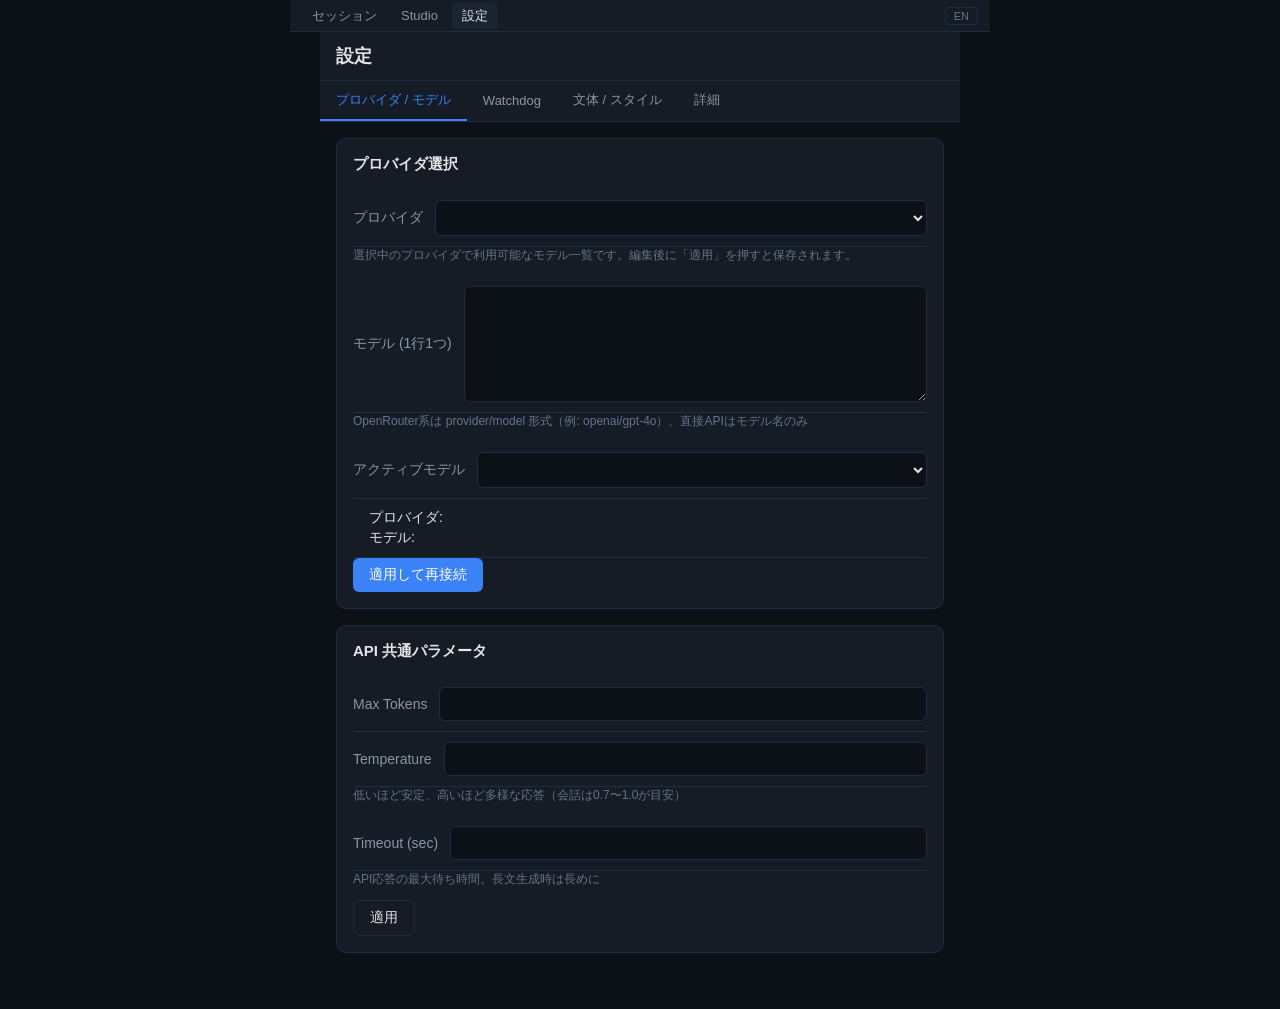
==== frontend/settings.html @ 2cb6d517 "fix: Gemini code review fixes batch - Add JSONDecodeError logging in api.py (openai/anthropic/google" ====
<!DOCTYPE html>
<html lang="ja">
<head>
<meta charset="utf-8">
<meta name="viewport" content="width=device-width, initial-scale=1">
<title>設定 — RP Standalone</title>
<link rel="stylesheet" href="/frontend/css/style.css">
</head>
<body>

<nav id="top-nav">
  <a href="/sessions" data-i18n="navSessions">セッション</a>
  <a href="/studio" data-i18n="navStudio">Studio</a>
  <a href="/settings" class="active" data-i18n="navSettings">設定</a>
  <span class="nav-spacer"></span>
  <button id="lang-toggle" onclick="toggleLang()">EN</button>
</nav>

<div id="settings-ui">
  <header id="settings-header">
    <h1 data-i18n="settingsTitle">設定</h1>
  </header>

  <div class="settings-tabs">
    <button class="tab-btn active" data-tab="provider" onclick="showTab('provider')" data-i18n="tabProvider">プロバイダ / モデル</button>
    <button class="tab-btn" data-tab="watchdog" onclick="showTab('watchdog')" data-i18n="tabWatchdog">Watchdog</button>
    <button class="tab-btn" data-tab="style" onclick="showTab('style')" data-i18n="tabStyle">文体 / スタイル</button>
    <button class="tab-btn" data-tab="advanced" onclick="showTab('advanced')" data-i18n="tabAdvanced">詳細</button>
  </div>

  <!-- Tab: Provider / Model -->
  <div id="tab-provider" class="tab-panel active">
    <section class="settings-section">
      <h2 data-i18n="secProvider">プロバイダ選択</h2>
      <div class="setting-row">
        <label data-i18n="labelProvider">プロバイダ</label>
        <select id="provider-select" onchange="onProviderChange()"></select>
      </div>
      <p class="setting-hint model-list-hint">選択中のプロバイダで利用可能なモデル一覧です。編集後に「適用」を押すと保存されます。</p>
      <div class="setting-row">
        <label data-i18n="labelModel">モデル (1行1つ)</label>
        <textarea id="model-textarea" rows="5" class="model-textarea" oninput="onModelTextareaChange()"></textarea>
      </div>
      <p class="setting-hint" id="model-format-hint" data-i18n="hintModelFormat">OpenRouter系は provider/model 形式（例: openai/gpt-4o）、直接APIはモデル名のみ</p>
      <div class="setting-row">
        <label data-i18n="labelActiveModel">アクティブモデル</label>
        <select id="model-select" onchange="onActiveModelChange()"></select>
      </div>
      <div class="setting-row provider-status">
        <span><span data-i18n="currentProvider">プロバイダ</span>: <strong id="current-provider"></strong></span>
        <span><span data-i18n="currentModel">モデル</span>: <strong id="current-model"></strong></span>
      </div>
      <button class="btn btn-primary" id="apply-provider-btn" onclick="applyProvider()" data-i18n="btnApply">適用して再接続</button>
    </section>

    <section class="settings-section">
      <h2 data-i18n="secApiParams">API 共通パラメータ</h2>
      <div class="setting-row">
        <label data-i18n="labelMaxTokens">Max Tokens</label>
        <input type="number" id="api-max-tokens" min="100" max="100000" step="100">
      </div>
      <div class="setting-row">
        <label data-i18n="labelTemperature">Temperature</label>
        <input type="number" id="api-temperature" min="0" max="2" step="0.1">
      </div>
      <p class="setting-hint" data-i18n="hintTemperature">低いほど安定、高いほど多様な応答（会話は0.7〜1.0が目安）</p>
      <div class="setting-row">
        <label data-i18n="labelTimeout">Timeout (sec)</label>
        <input type="number" id="api-timeout" min="10" max="600" step="5">
      </div>
      <p class="setting-hint" data-i18n="hintTimeout">API応答の最大待ち時間。長文生成時は長めに</p>
      <button class="btn btn-secondary" id="apply-api-btn" onclick="applyApiParams()" data-i18n="btnApply">適用</button>
    </section>
  </div>

  <!-- Tab: Watchdog -->
  <div id="tab-watchdog" class="tab-panel">
    <section class="settings-section">
      <h2 data-i18n="secWatchdog">放置検知設定</h2>
      <div class="setting-row">
        <label data-i18n="labelWatchdogEnabled">有効</label>
        <label class="toggle">
          <input type="checkbox" id="watchdog-enabled">
          <span class="toggle-slider"></span>
        </label>
      </div>
      <div class="setting-row">
        <label data-i18n="labelCheckInterval">チェック間隔 (秒)</label>
        <input type="number" id="watchdog-interval" min="10" max="3600" step="5">
      </div>
      <p class="setting-hint" data-i18n="hintCheckInterval">放置検知の確認頻度。短すぎると負荷、長すぎると検知が遅れます</p>

      <h3 data-i18n="secEscalation">エスカレーション段階</h3>
      <div id="escalation-levels"></div>
      <button class="btn btn-secondary" id="apply-watchdog-btn" onclick="applyWatchdog()" data-i18n="btnApply">適用</button>
    </section>
  </div>

  <!-- Tab: Style -->
  <div id="tab-style" class="tab-panel">
    <section class="settings-section">
      <h2 data-i18n="secStyleGlobal">グローバル文体設定</h2>
      <div class="setting-row">
        <label data-i18n="customViewpoint">語り手</label>
        <select id="global-viewpoint">
          <option value="ai_character" data-i18n-value="optAIChar">AIキャラ視点</option>
          <option value="user_character" data-i18n-value="optUserChar">ユーザーキャラ視点</option>
        </select>
      </div>
      <div class="setting-row">
        <label data-i18n="customNarration">地の文</label>
        <select id="global-narration" onchange="updateGlobalPersonToggle()">
          <option value="true" data-i18n-value="optNarrationOn">あり</option>
          <option value="false" data-i18n-value="optNarrationOff">なし</option>
        </select>
      </div>
      <div class="setting-row" id="global-person-row">
        <label data-i18n="customPerson">人称</label>
        <select id="global-person">
          <option value="first" data-i18n-value="optFirstPerson">一人称</option>
          <option value="third" data-i18n-value="optThirdPerson">三人称</option>
        </select>
      </div>
      <button class="btn btn-secondary" id="apply-style-btn" onclick="applyGlobalStyle()" data-i18n="btnApply">適用</button>
    </section>

    <section class="settings-section">
      <h2 data-i18n="secPersonaStyles">ペルソナ別スタイル</h2>
      <p class="setting-hint" data-i18n="styleHint">各ペルソナの personas/{id}/style.yaml で管理されます。Persona Studio で編集してください。</p>
      <div id="persona-style-list"></div>
    </section>
  </div>

  <!-- Tab: Advanced -->
  <div id="tab-advanced" class="tab-panel">
    <section class="settings-section">
      <h2 data-i18n="secSession">セッション設定</h2>
      <div class="setting-row">
        <label data-i18n="labelMaxContextTokens">最大コンテキストトークン</label>
        <input type="number" id="session-max-tokens" min="4000" max="200000" step="1000">
      </div>
      <p class="setting-hint" data-i18n="hintMaxContextTokens">会話履歴として保持する最大トークン数。長いRPほど大きな値が必要です。</p>
      <div class="setting-row">
        <label data-i18n="labelSaveInterval">保存間隔（往復数）</label>
        <input type="number" id="session-save-interval" min="1" max="100" step="1">
      </div>
      <p class="setting-hint" data-i18n="hintSaveInterval">何往復ごとに履歴をファイルに保存するか（通常は1でOK）</p>
      <button class="btn btn-secondary" id="apply-session-btn" onclick="applySessionSettings()" data-i18n="btnApply">適用</button>
    </section>

    <section class="settings-section">
      <h2 data-i18n="secPaths">パス設定（config.yaml で管理）</h2>
      <div class="setting-row readonly">
        <label data-i18n="labelChromaPath">ChromaDB パス</label>
        <input type="text" id="path-chroma" readonly>
      </div>
      <div class="setting-row readonly">
        <label data-i18n="labelEmbeddingModel">埋め込みモデル</label>
        <input type="text" id="path-embedding" readonly>
      </div>
      <div class="setting-row readonly">
        <label data-i18n="labelPersonasDir">Personas ディレクトリ</label>
        <input type="text" id="path-personas" readonly>
      </div>
    </section>

    <section class="settings-section danger-zone">
      <h2 data-i18n="secDanger">危険な操作</h2>
      <button class="btn btn-danger" onclick="resetAllSettings()" data-i18n="btnResetAll">全設定リセット</button>
    </section>
  </div>

  <div id="toast" class="toast" style="display:none"></div>
</div>

<script src="/frontend/js/i18n.js"></script>
<script src="/frontend/js/settings.js"></script>
</body>
</html>
---- frontend/css/style.css ----
/* RP Standalone — Dark Blue Theme
   Palette: bg #0c1117 | surface #151c25 | border #1e2d44
            accent #3b82f6 | text #e4e4e7 | muted #8896a6 | dim #64748b */

:root {
  --bg: #0c1117;
  --surface: #151c25;
  --surface-hover: #1a2332;
  --border: #1e2d44;
  --border-focus: #3b82f6;
  --accent: #3b82f6;
  --accent-hover: #2563eb;
  --text: #e4e4e7;
  --text-muted: #8896a6;
  --text-dim: #64748b;
  --error: #ef4444;
  --msg-user: #1e2d44;
  --msg-assistant: #152238;
}

* { box-sizing: border-box; margin: 0; padding: 0; }

body {
  font-family: "Yu Gothic", "Meiryo", "Segoe UI", sans-serif;
  background: var(--bg);
  color: var(--text);
  display: flex;
  flex-direction: column;
  height: 100vh;
  overflow: hidden;
}

/* ── Top nav bar ── */
#top-nav {
  position: sticky;
  top: 0;
  z-index: 100;
  display: flex;
  align-items: center;
  gap: 4px;
  height: 32px;
  padding: 0 12px;
  background: var(--surface);
  border-bottom: 1px solid var(--border);
  font-size: 13px;
  max-width: 700px;
  width: 100%;
  margin: 0 auto;
}
#top-nav a {
  color: var(--text-muted);
  text-decoration: none;
  padding: 4px 10px;
  border-radius: 4px;
  transition: color 0.2s, background 0.2s;
  white-space: nowrap;
}
#top-nav a:hover,
#top-nav a.active { color: var(--text); background: var(--surface-hover); }
#top-nav .nav-spacer { flex: 1; }
#top-nav #lang-toggle {
  font-size: 11px;
  color: var(--text-dim);
  background: none;
  border: 1px solid var(--border);
  border-radius: 4px;
  padding: 2px 8px;
  cursor: pointer;
  white-space: nowrap;
}
#top-nav #lang-toggle:hover { border-color: var(--accent); color: var(--text); }
#top-nav .lang-active { color: var(--accent); font-weight: 700; }
#top-nav .lang-inactive { color: var(--text-dim); }

/* sort buttons */
.sort-btn.active { background: var(--accent); color: #fff; border-color: var(--accent); }

/* ── Style panel ── */
#style-panel {
  display: none;
  flex-direction: column;
  align-items: center;
  justify-content: center;
  flex: 1;
  padding: 24px;
  max-width: 480px;
  width: 100%;
  margin: 0 auto;
}
#style-panel h2 { font-size: 20px; margin-bottom: 4px; }
#style-panel .sub { font-size: 13px; color: var(--text-muted); margin-bottom: 20px; }

.preset-list {
  list-style: none;
  margin-bottom: 20px;
  width: 100%;
  max-width: 440px;
}
.preset-list li { margin-bottom: 8px; }
.preset-list label {
  display: flex;
  align-items: center;
  padding: 10px 14px;
  background: var(--surface);
  border: 1px solid var(--border);
  border-radius: 8px;
  cursor: pointer;
  font-size: 15px;
  transition: border-color 0.2s;
}
.preset-list label:hover { border-color: var(--accent); }
.preset-list input[type="radio"] { margin-right: 10px; accent-color: var(--accent); }
.preset-list input[type="radio"]:checked + span { color: var(--accent); }

#custom-opts {
  display: none;
  background: var(--surface);
  border: 1px solid var(--border);
  border-radius: 8px;
  padding: 14px;
  margin-bottom: 20px;
  width: 100%;
  max-width: 440px;
}
#custom-opts .opt-row {
  display: flex;
  align-items: center;
  justify-content: space-between;
  margin-bottom: 8px;
}
#custom-opts .opt-row:last-child { margin-bottom: 0; }
#custom-opts label { font-size: 14px; color: var(--text-muted); }
#custom-opts select {
  padding: 6px 10px;
  background: var(--bg);
  color: var(--text);
  border: 1px solid var(--border);
  border-radius: 6px;
  font-size: 14px;
  width: 180px;
}

/* ── Buttons ── */
.btn {
  padding: 8px 16px;
  border: none;
  border-radius: 6px;
  cursor: pointer;
  font-size: 14px;
  font-family: inherit;
  transition: background 0.2s;
}
.btn-primary { background: var(--accent); color: white; }
.btn-primary:hover { background: var(--accent-hover); }
.btn-primary:disabled { opacity: 0.4; cursor: not-allowed; }
.btn-secondary {
  background: var(--surface);
  color: var(--text);
  border: 1px solid var(--border);
}
.btn-secondary:hover { background: var(--surface-hover); }

#start-btn {
  padding: 12px 40px;
  border: none;
  border-radius: 8px;
  background: var(--accent);
  color: white;
  font-size: 16px;
  cursor: pointer;
  font-family: inherit;
}
#start-btn:hover { background: var(--accent-hover); }
#start-btn:disabled { opacity: 0.4; cursor: not-allowed; }

/* ── Chat UI ── */
#chat-ui {
  display: none;
  flex-direction: column;
  flex: 1;
  min-height: 0;
  max-width: 640px;
  width: 100%;
  margin: 0 auto;
}

/* ── Header ── */
#header {
  display: flex;
  justify-content: space-between;
  align-items: center;
  padding: 8px 14px;
  background: var(--surface);
  border-bottom: 1px solid var(--border);
  min-height: 42px;
  gap: 8px;
  flex-shrink: 0;
}
.header-left {
  display: flex;
  align-items: baseline;
  gap: 10px;
  min-width: 0;
}
#header-persona {
  font-size: 14px;
  font-weight: 600;
  white-space: nowrap;
}
#header-model {
  font-size: 11px;
  color: var(--text-dim);
  white-space: nowrap;
}
.header-right {
  display: flex;
  align-items: center;
  gap: 8px;
  flex-shrink: 0;
}
#header-style {
  font-size: 11px;
  color: var(--text-muted);
  white-space: nowrap;
}

/* status dot */
.status-dot {
  width: 8px;
  height: 8px;
  border-radius: 50%;
  flex-shrink: 0;
  background: var(--text-dim);
  transition: background 0.3s;
}
.status-dot.connected { background: #22c55e; }
.status-dot.streaming { background: #3b82f6; animation: pulse 0.8s infinite; }
.status-dot.disconnected { background: var(--error); }
.status-dot.reconnecting { background: #f59e0b; animation: pulse 1.5s infinite; }

@keyframes pulse {
  0%, 100% { opacity: 1; }
  50% { opacity: 0.3; }
}

/* ── Message log ── */
#log {
  flex: 1;
  overflow-y: scroll;
  padding: 14px 16px;
  display: flex;
  flex-direction: column;
  gap: 2px;
  min-height: 0;
}
#state-panel {
  padding: 8px 16px;
  background: var(--surface);
  border-top: 1px solid var(--border);
  border-bottom: 1px solid var(--border);
  font-size: 13px;
  line-height: 1.6;
  max-height: 200px;
  overflow-y: auto;
}
#state-content b {
  color: var(--accent);
  font-weight: 600;
}
.msg {
  max-width: 85%;
  margin-bottom: 12px;
  animation: fadeIn 0.2s ease;
}
@keyframes fadeIn { from { opacity: 0; transform: translateY(4px); } to { opacity: 1; transform: translateY(0); } }

.msg.user { align-self: flex-end; }
.msg.assistant { align-self: flex-start; }

.msg .role {
  font-size: 11px;
  color: var(--text-dim);
  margin-bottom: 2px;
  padding: 0 4px;
}
.msg.user .role { text-align: right; }

.msg .text {
  display: inline-block;
  padding: 10px 14px;
  border-radius: 14px;
  line-height: 1.7;
  white-space: pre-wrap;
  word-break: break-word;
  font-size: 15px;
}
.msg.user .text { background: var(--msg-user); border-bottom-right-radius: 4px; }
.msg.assistant .text { background: var(--msg-assistant); border-bottom-left-radius: 4px; }

.msg-actions {
  display: flex;
  gap: 6px;
  margin-top: 4px;
  padding: 0 4px;
}
.btn-edit {
  font-size: 11px;
  padding: 2px 8px;
  border: 1px solid var(--border);
  border-radius: 4px;
  background: transparent;
  color: var(--text-dim);
  cursor: pointer;
  font-family: inherit;
}
.btn-edit:hover { color: var(--text); border-color: var(--accent); }
.btn-edit[data-action="regenerate"]:hover { color: #22c55e; border-color: #22c55e; }
.btn-edit[data-action="delete"]:hover { color: var(--error); border-color: var(--error); }
.msg.error .text { border: 1px solid var(--error); color: #fca5a5; }

/* ── Typing indicator ── */
#typing-indicator {
  display: none;
  padding: 4px 20px;
  flex-shrink: 0;
}
#typing-indicator .dot {
  display: inline-block;
  width: 6px;
  height: 6px;
  border-radius: 50%;
  background: var(--accent);
  margin-right: 4px;
  animation: typingBounce 1.2s infinite;
}
#typing-indicator .dot:nth-child(2) { animation-delay: 0.2s; }
#typing-indicator .dot:nth-child(3) { animation-delay: 0.4s; margin-right: 0; }

@keyframes typingBounce {
  0%, 60%, 100% { opacity: 0.2; transform: translateY(0); }
  30% { opacity: 1; transform: translateY(-4px); }
}

/* ── Input area ── */
#input-area {
  display: flex;
  padding: 12px 16px;
  border-top: 1px solid var(--border);
  background: var(--surface);
  gap: 8px;
  flex-shrink: 0;
}
#input-area textarea {
  flex: 1;
  padding: 10px 14px;
  border: 1px solid var(--border);
  border-radius: 8px;
  background: var(--bg);
  color: var(--text);
  font-size: 15px;
  outline: none;
  font-family: inherit;
  resize: none;
  line-height: 1.5;
  max-height: calc(1.5em * 5 + 20px); /* 5行 + padding */
  transition: border-color 0.2s;
}
#input-area textarea:focus { border-color: var(--accent); }
#input-area textarea:disabled { opacity: 0.5; }
#input-area button {
  padding: 10px 20px;
  border: none;
  border-radius: 8px;
  background: var(--accent);
  color: white;
  font-size: 15px;
  cursor: pointer;
  font-family: inherit;
  flex-shrink: 0;
}
#input-area button:hover { background: var(--accent-hover); }
#input-area button:disabled { opacity: 0.4; cursor: not-allowed; }

/* ── Studio layout ── */
#studio-ui {
  max-width: 700px;
  width: 100%;
  margin: 0 auto;
  padding: 16px;
  padding-bottom: 40px;
}

#studio-header {
  display: flex;
  align-items: center;
  gap: 12px;
  margin-bottom: 12px;
  padding-bottom: 12px;
  border-bottom: 1px solid var(--border);
}
#studio-header h2 { font-size: 18px; margin: 0; }
#draft-persona-id { font-weight: bold; font-size: 14px; }
#draft-style-label { font-size: 12px; color: var(--text-muted); }

.tab-row { display: flex; }
.tab-row button {
  flex: 1;
  padding: 8px;
  border: 1px solid var(--border);
  background: var(--surface);
  color: var(--text);
  cursor: pointer;
  font-size: 13px;
  font-family: inherit;
}
.tab-row button.active { background: var(--accent); border-color: var(--accent); color: white; }

.tab-content { display: none; flex-direction: column; gap: 10px; }
.tab-content.active { display: flex; }

input, textarea, select {
  width: 100%;
  padding: 8px 10px;
  border: 1px solid var(--border);
  border-radius: 6px;
  background: var(--surface);
  color: var(--text);
  font-size: 14px;
  font-family: inherit;
  outline: none;
  transition: border-color 0.2s;
}
input:focus, textarea:focus, select:focus { border-color: var(--accent); }
textarea { resize: vertical; min-height: 80px; }

.btn-row { display: flex; gap: 8px; flex-wrap: wrap; }
label { font-size: 14px; color: var(--text-muted); }

.editor-panel {
  flex: 1;
  display: flex;
  flex-direction: column;
  border-right: 1px solid var(--border);
}
.editor-panel:last-child { border-right: none; }
.editor-panel .title {
  font-size: 12px;
  color: var(--text-dim);
  padding: 6px 10px;
  background: var(--surface);
  border-bottom: 1px solid var(--border);
}

#editor-overlay {
  flex-direction: column;
  padding: 0 !important;
}
#editor-overlay textarea {
  flex: 1;
  border: none;
  border-radius: 0;
  resize: none;
  font-size: 13px;
  font-family: "Consolas", "Courier New", monospace;
  padding: 10px;
  background: var(--bg);
  color: var(--text);
}

#test-overlay {
  flex-direction: column;
  padding: 0 !important;
}
#test-log {
  line-height: 1.7;
  font-size: 14px;
}

#status-bar {
  font-size: 11px;
  color: var(--text-dim);
  text-align: center;
  padding: 4px;
  background: var(--surface);
  border-top: 1px solid var(--border);
}

/* ── Scrollbar ── */
::-webkit-scrollbar { width: 6px; }
::-webkit-scrollbar-track { background: var(--bg); }
::-webkit-scrollbar-thumb { background: var(--border); border-radius: 3px; }
::-webkit-scrollbar-thumb:hover { background: var(--text-dim); }

/* ── Sessions List ── */
#sessions-ui {
  display: flex;
  flex-direction: column;
  height: 100vh;
  overflow: hidden;
  max-width: 640px;
  width: 100%;
  margin: 0 auto;
}

#sessions-header {
  display: flex;
  justify-content: space-between;
  align-items: center;
  padding: 12px 16px;
  background: var(--surface);
  border-bottom: 1px solid var(--border);
  flex-shrink: 0;
}
#sessions-header h1 { font-size: 18px; margin: 0; }
.header-nav {
  display: flex;
  gap: 8px;
  align-items: center;
}

.sessions-list {
  flex: 1;
  overflow-y: auto;
  padding: 16px;
  display: flex;
  flex-direction: column;
  gap: 12px;
  min-height: 0;
}

.session-card {
  background: var(--surface);
  border: 1px solid var(--border);
  border-radius: 10px;
  padding: 14px 16px;
  display: flex;
  flex-direction: column;
  gap: 8px;
  transition: border-color 0.2s;
}
.session-card:hover { border-color: var(--accent); }

.session-main {
  display: flex;
  justify-content: space-between;
  align-items: baseline;
  gap: 12px;
}
.session-persona {
  font-size: 16px;
  font-weight: 600;
  color: var(--text);
}
.session-persona-id {
  font-size: 11px;
  color: var(--text-dim);
  margin-left: 8px;
}
.session-date {
  font-size: 12px;
  color: var(--text-dim);
  white-space: nowrap;
  flex-shrink: 0;
}

.session-meta {
  display: flex;
  gap: 16px;
  font-size: 12px;
  color: var(--text-muted);
}
.session-created { white-space: nowrap; }
.session-turns { white-space: nowrap; }

.session-actions {
  display: flex;
  gap: 8px;
  margin-top: 4px;
}
.btn-sm {
  padding: 6px 12px;
  font-size: 12px;
}

.empty-state {
  display: flex;
  flex-direction: column;
  align-items: center;
  justify-content: center;
  flex: 1;
  text-align: center;
  color: var(--text-muted);
  gap: 8px;
}
.empty-state p { margin: 0; }
.empty-hint { font-size: 13px; }

/* ── Session Setup ── */
#setup-ui {
  display: flex;
  flex-direction: column;
  height: 100vh;
  overflow: hidden;
  padding: 24px 16px;
}

.step {
  display: none;
  flex-direction: column;
  flex: 1;
  min-height: 0;
  overflow-y: auto;
  max-width: 600px;
  margin: 0 auto;
  width: 100%;
}
.step.active { display: flex; }

.step h1 { font-size: 22px; margin-bottom: 4px; text-align: center; }
.step-sub {
  text-align: center;
  color: var(--text-muted);
  margin-bottom: 24px;
  font-size: 14px;
}

.persona-grid {
  display: grid;
  grid-template-columns: repeat(auto-fill, minmax(220px, 1fr));
  gap: 12px;
  flex: 1;
  overflow-y: auto;
  padding-right: 4px;
}

.persona-card {
  background: var(--surface);
  border: 2px solid var(--border);
  border-radius: 10px;
  padding: 16px;
  cursor: pointer;
  transition: border-color 0.2s, background 0.2s;
  display: flex;
  flex-direction: column;
  gap: 6px;
}
.persona-card:hover { border-color: var(--accent); background: var(--surface-hover); }
.persona-card.selected { border-color: var(--accent); background: rgba(59,130,246,0.1); }
.persona-card:focus { outline: none; border-color: var(--accent); }
.persona-name { font-size: 16px; font-weight: 600; color: var(--text); }
.persona-id { font-size: 12px; color: var(--text-dim); }

#next-to-style {
  margin-top: auto;
  width: 100%;
  padding: 14px;
  font-size: 16px;
}

.preset-list {
  flex: 1;
  overflow-y: auto;
  display: flex;
  flex-direction: column;
  gap: 10px;
  padding-right: 4px;
  margin-bottom: 16px;
  min-height: 0;
}
.preset-list label {
  display: flex;
  flex-direction: column;
  gap: 4px;
  padding: 12px 14px;
  background: var(--surface);
  border: 1px solid var(--border);
  border-radius: 8px;
  cursor: pointer;
  transition: border-color 0.2s;
}
.preset-list label:hover { border-color: var(--accent); }
.preset-list input[type="radio"] { margin-bottom: 6px; accent-color: var(--accent); }
.preset-list input[type="radio"]:checked + span { color: var(--accent); font-weight: 600; }
.preset-list small { font-size: 12px; line-height: 1.4; }

.estimate-banner {
  background: var(--surface);
  border: 1px solid var(--border);
  border-radius: 8px;
  padding: 16px;
  margin-bottom: 16px;
}
.estimate-banner pre {
  font-size: 11px;
  color: var(--text-muted);
  margin: 8px 0;
  white-space: pre-wrap;
  word-break: break-word;
}

.custom-opts {
  background: var(--surface);
  border: 1px solid var(--border);
  border-radius: 8px;
  padding: 16px;
  margin-bottom: 16px;
}
.custom-opts h3 { font-size: 14px; margin-bottom: 12px; color: var(--text-muted); }
.custom-opts .opt-row {
  display: flex;
  align-items: center;
  justify-content: space-between;
  margin-bottom: 10px;
}
.custom-opts .opt-row:last-child { margin-bottom: 0; }
.custom-opts label { font-size: 14px; color: var(--text-muted); }
.custom-opts select {
  padding: 8px 12px;
  background: var(--bg);
  color: var(--text);
  border: 1px solid var(--border);
  border-radius: 6px;
  font-size: 14px;
  min-width: 180px;
}

.btn-row {
  display: flex;
  gap: 12px;
  justify-content: center;
  margin-top: auto;
}

.overlay {
  position: fixed;
  inset: 0;
  background: var(--bg);
  display: flex;
  flex-direction: column;
  align-items: center;
  justify-content: center;
  z-index: 100;
  gap: 12px;
}
.spinner {
  width: 32px;
  height: 32px;
  border: 3px solid var(--border);
  border-top-color: var(--accent);
  border-radius: 50%;
  animation: spin 0.8s linear infinite;
}
@keyframes spin { to { transform: rotate(360deg); } }

/* ── Settings / Studio ── */
/* bodyスクロールを有効化 */
body:has(#settings-ui),
body:has(#studio-ui) {
  overflow: auto;
  height: auto;
  min-height: 100vh;
}

#settings-ui {
  max-width: 640px;
  width: 100%;
  margin: 0 auto;
  padding-bottom: 24px;
}

#settings-header {
  display: flex;
  justify-content: space-between;
  align-items: center;
  padding: 12px 16px;
  background: var(--surface);
  border-bottom: 1px solid var(--border);
  position: sticky;
  top: 0;
  z-index: 10;
}
#settings-header h1 { font-size: 18px; margin: 0; }

.settings-tabs {
  display: flex;
  background: var(--surface);
  border-bottom: 1px solid var(--border);
  overflow-x: auto;
  position: sticky;
  top: 50px;  /* ヘッダー高さ分 */
  z-index: 10;
}
.tab-btn {
  padding: 10px 16px;
  border: none;
  background: transparent;
  color: var(--text-muted);
  font-size: 13px;
  font-family: inherit;
  cursor: pointer;
  white-space: nowrap;
  border-bottom: 2px solid transparent;
  transition: color 0.2s, border-color 0.2s;
}
.tab-btn:hover { color: var(--text); }
.tab-btn.active { color: var(--accent); border-bottom-color: var(--accent); }

.tab-panel {
  display: none;
  padding: 16px;
}
.tab-panel.active { display: block; }

.settings-section {
  background: var(--surface);
  border: 1px solid var(--border);
  border-radius: 10px;
  padding: 16px;
  margin-bottom: 16px;
}
.settings-section h2 { font-size: 15px; margin-bottom: 16px; color: var(--text); }
.settings-section h3 { font-size: 13px; margin: 16px 0 8px; color: var(--text-muted); }
.settings-section h4 { font-size: 13px; margin: 12px 0 6px; color: var(--text); }
.setting-hint { font-size: 12px; color: var(--text-dim); margin-bottom: 12px; }

.model-textarea {
  min-height: 100px;
  width: 50ch;
  max-width: 100%;
  resize: vertical;
  font-family: "Consolas", "Courier New", monospace !important;
  font-size: 13px !important;
  line-height: 1.5;
  flex: none;
}

.setting-row {
  display: flex;
  align-items: center;
  justify-content: space-between;
  gap: 12px;
  padding: 10px 0;
  border-bottom: 1px solid var(--border);
}
.setting-row:last-child { border-bottom: none; }
.setting-row label { font-size: 14px; color: var(--text-muted); white-space: nowrap; flex-shrink: 0; }
.setting-row input[type="text"],
.setting-row input[type="number"],
.setting-row select,
.setting-row textarea {
  flex: 1;
  padding: 8px 12px;
  background: var(--bg);
  color: var(--text);
  border: 1px solid var(--border);
  border-radius: 6px;
  font-size: 14px;
  font-family: inherit;
}
.setting-row input:focus,
.setting-row select:focus,
.setting-row textarea:focus { border-color: var(--accent); outline: none; }
.setting-row input[readonly] { background: var(--surface); color: var(--text-dim); }
.setting-row.readonly input { background: var(--surface); color: var(--text-dim); }
.setting-row.provider-status {
  flex-direction: column;
  align-items: flex-start;
  gap: 2px;
  padding: 10px 16px;
  font-size: 14px;
}

/* Toggle switch */
.toggle { position: relative; width: 44px; height: 24px; flex-shrink: 0; }
.toggle input { opacity: 0; width: 0; height: 0; }
.toggle-slider {
  position: absolute;
  cursor: pointer;
  inset: 0;
  background: var(--border);
  border-radius: 24px;
  transition: background 0.2s;
}
.toggle-slider:before {
  position: absolute;
  content: "";
  height: 18px;
  width: 18px;
  left: 3px;
  bottom: 3px;
  background: var(--text-dim);
  border-radius: 50%;
  transition: transform 0.2s, background 0.2s;
}
.toggle input:checked + .toggle-slider { background: var(--accent); }
.toggle input:checked + .toggle-slider:before { transform: translateX(20px); background: white; }

/* Escalation levels */
.escalation-level {
  background: var(--bg);
  border: 1px solid var(--border);
  border-radius: 8px;
  padding: 12px;
  margin-bottom: 12px;
}
.escalation-level:last-child { margin-bottom: 0; }

.persona-style-detail {
  background: var(--bg);
  border: 1px solid var(--border);
  border-radius: 8px;
  margin-bottom: 10px;
}
.persona-style-detail summary {
  padding: 10px 12px;
  cursor: pointer;
  font-weight: 600;
  list-style: none;
}
.persona-style-detail summary::-webkit-details-marker { display: none; }
.persona-style-detail summary::before { content: "▶ "; font-size: 10px; transition: transform 0.2s; }
.persona-style-detail[open] summary::before { transform: rotate(90deg); }
.style-detail-content { padding: 0 12px 12px; font-size: 13px; color: var(--text-muted); }
.style-detail-content p { margin: 6px 0; }
.style-detail-content ul { margin: 6px 0 6px 18px; }
.style-detail-content li { margin: 4px 0; }

/* Toast */
.toast {
  position: fixed;
  bottom: 20px;
  right: 20px;
  padding: 12px 20px;
  border-radius: 8px;
  color: white;
  font-size: 14px;
  z-index: 1000;
  animation: slideIn 0.3s ease;
  box-shadow: 0 4px 12px rgba(0,0,0,0.3);
}
@keyframes slideIn { from { opacity: 0; transform: translateY(20px); } to { opacity: 1; transform: translateY(0); } }

.danger-zone { border-color: var(--error) !important; }
.danger-zone h2 { color: var(--error); }
.btn-danger { background: var(--error); color: white; border: none; }
.btn-danger:hover { background: #dc2626; }
.btn-danger.btn-sm { padding: 6px 12px; font-size: 12px; }

/* 入力バリデーション */
input.invalid {
  border-color: var(--error) !important;
  background: rgba(239, 68, 68, 0.05);
}
.validation-hint {
  display: none;
  color: var(--error);
  font-size: 11px;
  margin-top: 2px;
}
.validation-hint.visible { display: block; }

/* Saved persona list (Studio) */
.saved-persona-item {
  background: var(--surface);
  border: 1px solid var(--border);
  border-radius: 8px;
  padding: 12px 14px;
  margin-bottom: 8px;
  transition: border-color 0.2s;
}
.saved-persona-item:hover { border-color: var(--accent); }
.saved-persona-main {
  display: flex;
  justify-content: space-between;
  align-items: baseline;
  margin-bottom: 8px;
}
.saved-persona-name { font-size: 15px; font-weight: 600; color: var(--text); }
.saved-persona-date { font-size: 11px; color: var(--text-dim); margin-right: 8px; }
.saved-persona-actions {
  display: flex;
  gap: 8px;
}

/* Scrollbar */
::-webkit-scrollbar { width: 6px; }
::-webkit-scrollbar-track { background: var(--bg); }
::-webkit-scrollbar-thumb { background: var(--border); border-radius: 3px; }
::-webkit-scrollbar-thumb:hover { background: var(--text-dim); }
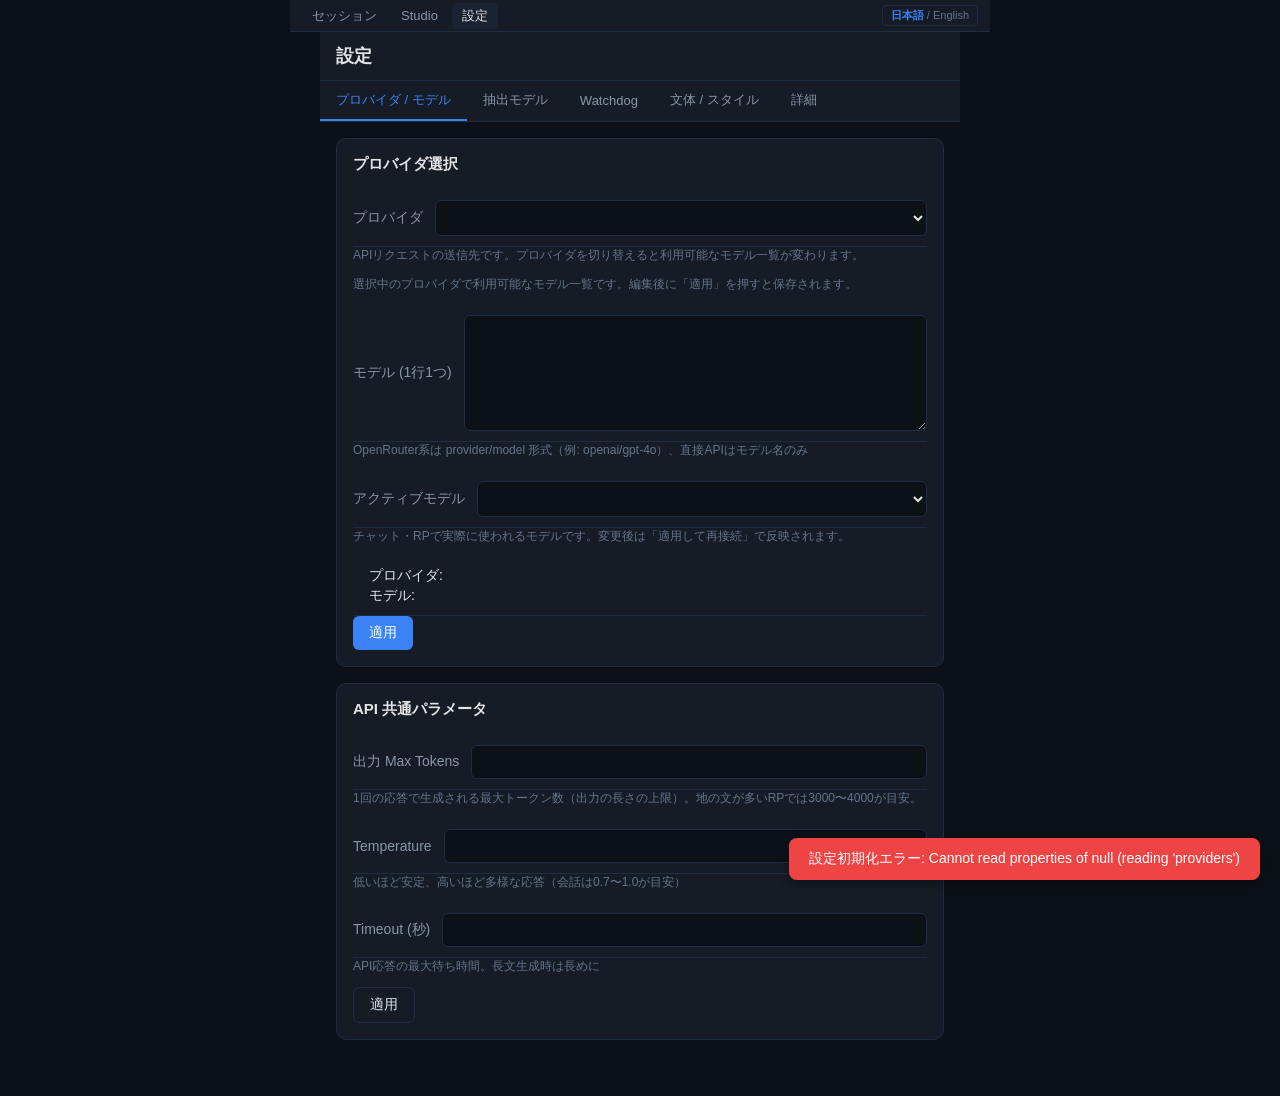
==== commit d9579f46: "feat: enforce CSP across frontend" ====
--- a/frontend/settings.html
+++ b/frontend/settings.html
@@ -13,7 +13,7 @@
   <a href="/studio" data-i18n="navStudio">Studio</a>
   <a href="/settings" class="active" data-i18n="navSettings">設定</a>
   <span class="nav-spacer"></span>
-  <button id="lang-toggle" onclick="toggleLang()">EN</button>
+  <button id="lang-toggle">EN</button>
 </nav>
 
 <div id="settings-ui">
@@ -22,10 +22,11 @@
   </header>
 
   <div class="settings-tabs">
-    <button class="tab-btn active" data-tab="provider" onclick="showTab('provider')" data-i18n="tabProvider">プロバイダ / モデル</button>
-    <button class="tab-btn" data-tab="watchdog" onclick="showTab('watchdog')" data-i18n="tabWatchdog">Watchdog</button>
-    <button class="tab-btn" data-tab="style" onclick="showTab('style')" data-i18n="tabStyle">文体 / スタイル</button>
-    <button class="tab-btn" data-tab="advanced" onclick="showTab('advanced')" data-i18n="tabAdvanced">詳細</button>
+    <button class="tab-btn active" data-tab="provider" data-i18n="tabProvider">プロバイダ / モデル</button>
+    <button class="tab-btn" data-tab="extraction" data-i18n="tabExtraction">抽出タスク用モデル</button>
+    <button class="tab-btn" data-tab="watchdog" data-i18n="tabWatchdog">Watchdog</button>
+    <button class="tab-btn" data-tab="style" data-i18n="tabStyle">文体 / スタイル</button>
+    <button class="tab-btn" data-tab="advanced" data-i18n="tabAdvanced">詳細</button>
   </div>
 
   <!-- Tab: Provider / Model -->
@@ -34,23 +35,25 @@
       <h2 data-i18n="secProvider">プロバイダ選択</h2>
       <div class="setting-row">
         <label data-i18n="labelProvider">プロバイダ</label>
-        <select id="provider-select" onchange="onProviderChange()"></select>
-      </div>
+        <select id="provider-select"></select>
+      </div>
+      <p class="setting-hint" data-i18n="hintProvider">APIリクエストの送信先です。プロバイダを切り替えると利用可能なモデル一覧が変わります。</p>
       <p class="setting-hint model-list-hint">選択中のプロバイダで利用可能なモデル一覧です。編集後に「適用」を押すと保存されます。</p>
       <div class="setting-row">
         <label data-i18n="labelModel">モデル (1行1つ)</label>
-        <textarea id="model-textarea" rows="5" class="model-textarea" oninput="onModelTextareaChange()"></textarea>
+        <textarea id="model-textarea" rows="5" class="model-textarea"></textarea>
       </div>
       <p class="setting-hint" id="model-format-hint" data-i18n="hintModelFormat">OpenRouter系は provider/model 形式（例: openai/gpt-4o）、直接APIはモデル名のみ</p>
       <div class="setting-row">
         <label data-i18n="labelActiveModel">アクティブモデル</label>
-        <select id="model-select" onchange="onActiveModelChange()"></select>
-      </div>
+        <select id="model-select"></select>
+      </div>
+      <p class="setting-hint" data-i18n="hintActiveModel">チャット・RPで実際に使われるモデルです。変更後は「適用して再接続」で反映されます。</p>
       <div class="setting-row provider-status">
         <span><span data-i18n="currentProvider">プロバイダ</span>: <strong id="current-provider"></strong></span>
         <span><span data-i18n="currentModel">モデル</span>: <strong id="current-model"></strong></span>
       </div>
-      <button class="btn btn-primary" id="apply-provider-btn" onclick="applyProvider()" data-i18n="btnApply">適用して再接続</button>
+      <button class="btn btn-primary" id="apply-provider-btn" data-i18n="btnApply">適用して再接続</button>
     </section>
 
     <section class="settings-section">
@@ -59,6 +62,7 @@
         <label data-i18n="labelMaxTokens">Max Tokens</label>
         <input type="number" id="api-max-tokens" min="100" max="100000" step="100">
       </div>
+      <p class="setting-hint" data-i18n="hintMaxTokens">1回の応答で生成される最大トークン数（出力の長さの上限）。地の文が多いRPでは3000〜4000が目安。</p>
       <div class="setting-row">
         <label data-i18n="labelTemperature">Temperature</label>
         <input type="number" id="api-temperature" min="0" max="2" step="0.1">
@@ -69,7 +73,24 @@
         <input type="number" id="api-timeout" min="10" max="600" step="5">
       </div>
       <p class="setting-hint" data-i18n="hintTimeout">API応答の最大待ち時間。長文生成時は長めに</p>
-      <button class="btn btn-secondary" id="apply-api-btn" onclick="applyApiParams()" data-i18n="btnApply">適用</button>
+      <button class="btn btn-secondary" id="apply-api-btn" data-i18n="btnApply">適用</button>
+    </section>
+  </div>
+
+  <!-- Tab: Extraction Model -->
+  <div id="tab-extraction" class="tab-panel">
+    <section class="settings-section">
+      <h2 data-i18n="secExtractionChain">抽出タスク用フォールバックチェーン</h2>
+      <p class="setting-hint" data-i18n="hintExtractionChain">ペルソナスタジオのフィールド抽出・SOUL/SKILL生成で、上から順に試行します。最初に成功したモデルが使われます。全滅時はエラーになります。</p>
+
+      <div id="extraction-chain-list">
+        <!-- JSで動的に生成 -->
+      </div>
+
+      <button class="btn btn-secondary btn-sm" id="add-chain-entry-btn" data-i18n="btnAddChainEntry">＋ 優先枠を追加</button>
+      <p class="setting-hint u-margin-top-4" data-i18n="hintChainMax">最大5つまで。空のまま保存するとデフォルト（チャット用モデル）が使われます。</p>
+
+      <button class="btn btn-primary" id="apply-extraction-btn" data-i18n="btnApply">適用</button>
     </section>
   </div>
 
@@ -84,6 +105,7 @@
           <span class="toggle-slider"></span>
         </label>
       </div>
+      <p class="setting-hint" data-i18n="hintWatchdogEnabled">有効にすると、一定時間操作がない場合にメール通知を行います（Gmail SMTP設定が必要）。</p>
       <div class="setting-row">
         <label data-i18n="labelCheckInterval">チェック間隔 (秒)</label>
         <input type="number" id="watchdog-interval" min="10" max="3600" step="5">
@@ -92,7 +114,7 @@
 
       <h3 data-i18n="secEscalation">エスカレーション段階</h3>
       <div id="escalation-levels"></div>
-      <button class="btn btn-secondary" id="apply-watchdog-btn" onclick="applyWatchdog()" data-i18n="btnApply">適用</button>
+      <button class="btn btn-secondary" id="apply-watchdog-btn" data-i18n="btnApply">適用</button>
     </section>
   </div>
 
@@ -109,7 +131,7 @@
       </div>
       <div class="setting-row">
         <label data-i18n="customNarration">地の文</label>
-        <select id="global-narration" onchange="updateGlobalPersonToggle()">
+        <select id="global-narration">
           <option value="true" data-i18n-value="optNarrationOn">あり</option>
           <option value="false" data-i18n-value="optNarrationOff">なし</option>
         </select>
@@ -121,7 +143,7 @@
           <option value="third" data-i18n-value="optThirdPerson">三人称</option>
         </select>
       </div>
-      <button class="btn btn-secondary" id="apply-style-btn" onclick="applyGlobalStyle()" data-i18n="btnApply">適用</button>
+      <button class="btn btn-secondary" id="apply-style-btn" data-i18n="btnApply">適用</button>
     </section>
 
     <section class="settings-section">
@@ -145,7 +167,18 @@
         <input type="number" id="session-save-interval" min="1" max="100" step="1">
       </div>
       <p class="setting-hint" data-i18n="hintSaveInterval">何往復ごとに履歴をファイルに保存するか（通常は1でOK）</p>
-      <button class="btn btn-secondary" id="apply-session-btn" onclick="applySessionSettings()" data-i18n="btnApply">適用</button>
+      <button class="btn btn-secondary" id="apply-session-btn" data-i18n="btnApply">適用</button>
+    </section>
+
+    <section class="settings-section">
+      <h2 data-i18n="secSystemPrompt">システムプロンプト（共通指示）</h2>
+      <p class="setting-hint" data-i18n="hintSystemPrompt">全モデル・全ペルソナの応答に適用される共通指示です。推奨は1500文字以内（長すぎると会話履歴が圧迫されます）。</p>
+      <div class="setting-row">
+        <textarea id="system-prompt-textarea" rows="6" class="model-textarea" placeholder="例: 応答は必ず日本語で。Markdownやコードブロックは使わない。口語体で。"></textarea>
+      </div>
+      <p class="setting-hint u-margin-top-4" id="system-prompt-counter">0 / 1500 文字</p>
+      <p class="setting-hint is-hidden settings-warning" id="system-prompt-warning">⚠ 推奨上限を超えています。会話履歴が圧迫される可能性がありますが、このまま保存できます。</p>
+      <button class="btn btn-secondary" id="apply-system-prompt-btn" data-i18n="btnApply">適用</button>
     </section>
 
     <section class="settings-section">
@@ -166,14 +199,15 @@
 
     <section class="settings-section danger-zone">
       <h2 data-i18n="secDanger">危険な操作</h2>
-      <button class="btn btn-danger" onclick="resetAllSettings()" data-i18n="btnResetAll">全設定リセット</button>
-    </section>
-  </div>
-
-  <div id="toast" class="toast" style="display:none"></div>
+      <button id="reset-all-settings-btn" class="btn btn-danger" data-i18n="btnResetAll">全設定リセット</button>
+    </section>
+  </div>
+
+  <div id="toast" class="toast is-hidden"></div>
 </div>
 
 <script src="/frontend/js/i18n.js"></script>
 <script src="/frontend/js/settings.js"></script>
+<a id="back-to-top" href="#" title="トップへ">↑</a>
 </body>
 </html>
--- a/frontend/css/style.css
+++ b/frontend/css/style.css
@@ -626,8 +626,8 @@
 
 .persona-grid {
   display: grid;
-  grid-template-columns: repeat(auto-fill, minmax(220px, 1fr));
-  gap: 12px;
+  grid-template-columns: repeat(auto-fill, minmax(160px, 1fr));
+  gap: 8px;
   flex: 1;
   overflow-y: auto;
   padding-right: 4px;
@@ -635,20 +635,20 @@
 
 .persona-card {
   background: var(--surface);
-  border: 2px solid var(--border);
-  border-radius: 10px;
-  padding: 16px;
+  border: 1px solid var(--border);
+  border-radius: 8px;
+  padding: 10px 12px;
   cursor: pointer;
   transition: border-color 0.2s, background 0.2s;
   display: flex;
   flex-direction: column;
-  gap: 6px;
+  gap: 2px;
 }
 .persona-card:hover { border-color: var(--accent); background: var(--surface-hover); }
 .persona-card.selected { border-color: var(--accent); background: rgba(59,130,246,0.1); }
 .persona-card:focus { outline: none; border-color: var(--accent); }
-.persona-name { font-size: 16px; font-weight: 600; color: var(--text); }
-.persona-id { font-size: 12px; color: var(--text-dim); }
+.persona-name { font-size: 14px; font-weight: 600; color: var(--text); }
+.persona-id { font-size: 11px; color: var(--text-dim); }
 
 #next-to-style {
   margin-top: auto;
@@ -905,6 +905,66 @@
 }
 .escalation-level:last-child { margin-bottom: 0; }
 
+/* Extraction fallback chain */
+.chain-entry {
+  background: var(--bg);
+  border: 1px solid var(--border);
+  border-radius: 8px;
+  padding: 10px 12px;
+  margin-bottom: 10px;
+}
+.chain-entry:last-child { margin-bottom: 14px; }
+.chain-entry-header {
+  display: flex;
+  align-items: center;
+  justify-content: space-between;
+  margin-bottom: 8px;
+}
+.chain-priority {
+  font-size: 13px;
+  font-weight: 600;
+  color: var(--accent);
+  background: color-mix(in srgb, var(--accent) 12%, transparent);
+  padding: 2px 10px;
+  border-radius: 12px;
+}
+.chain-remove-btn {
+  background: none;
+  border: none;
+  color: var(--text-dim);
+  font-size: 18px;
+  cursor: pointer;
+  padding: 0 4px;
+  line-height: 1;
+  border-radius: 4px;
+  transition: color 0.15s, background 0.15s;
+}
+.chain-remove-btn:hover { color: var(--error); background: color-mix(in srgb, var(--error) 15%, transparent); }
+.chain-entry-body {
+  display: flex;
+  gap: 10px;
+  flex-wrap: wrap;
+}
+.chain-field {
+  flex: 1;
+  min-width: 180px;
+}
+.chain-field label {
+  display: block;
+  font-size: 12px;
+  color: var(--text-muted);
+  margin-bottom: 4px;
+}
+.chain-field select {
+  width: 100%;
+  padding: 6px 10px;
+  border-radius: 6px;
+  border: 1px solid var(--border);
+  background: var(--surface);
+  color: var(--text);
+  font-size: 14px;
+}
+
 .persona-style-detail {
   background: var(--bg);
   border: 1px solid var(--border);
@@ -940,6 +1000,38 @@
 }
 @keyframes slideIn { from { opacity: 0; transform: translateY(20px); } to { opacity: 1; transform: translateY(0); } }
 
+/* トップへ戻るボタン */
+#back-to-top {
+  position: fixed;
+  bottom: 24px;
+  right: 24px;
+  width: 40px;
+  height: 40px;
+  border-radius: 50%;
+  background: var(--primary);
+  color: white;
+  border: none;
+  font-size: 20px;
+  cursor: pointer;
+  opacity: 0;
+  visibility: hidden;
+  transition: opacity 0.3s, visibility 0.3s;
+  z-index: 999;
+  box-shadow: 0 2px 8px rgba(0,0,0,0.3);
+  display: flex;
+  align-items: center;
+  justify-content: center;
+  text-decoration: none;
+}
+#back-to-top.visible {
+  opacity: 0.85;
+  visibility: visible;
+}
+#back-to-top:hover {
+  opacity: 1;
+  background: var(--accent);
+}
+
 .danger-zone { border-color: var(--error) !important; }
 .danger-zone h2 { color: var(--error); }
 .btn-danger { background: var(--error); color: white; border: none; }
@@ -976,6 +1068,7 @@
   margin-bottom: 8px;
 }
 .saved-persona-name { font-size: 15px; font-weight: 600; color: var(--text); }
+.saved-persona-id { font-size: 11px; color: var(--text-dim); margin-left: 8px; }
 .saved-persona-date { font-size: 11px; color: var(--text-dim); margin-right: 8px; }
 .saved-persona-actions {
   display: flex;
@@ -987,3 +1080,138 @@
 ::-webkit-scrollbar-track { background: var(--bg); }
 ::-webkit-scrollbar-thumb { background: var(--border); border-radius: 3px; }
 ::-webkit-scrollbar-thumb:hover { background: var(--text-dim); }
+
+.secret-token {
+  display: inline-flex;
+  align-items: center;
+  gap: 3px;
+  padding: 0 4px;
+  border: 1px solid var(--border);
+  border-radius: 5px;
+  background: color-mix(in srgb, var(--surface) 80%, transparent);
+  vertical-align: baseline;
+}
+.secret-token.revealed { border-color: var(--accent); }
+.secret-reveal {
+  border: 0;
+  background: transparent;
+  color: inherit;
+  padding: 0 2px;
+  cursor: pointer;
+}
+.secret-reveal:disabled { opacity: 0.5; cursor: wait; }
+#input-area #secret-btn { padding: 10px 12px; }
+#secret-dialog,
+#studio-secret-dialog {
+  width: min(440px, calc(100vw - 32px));
+  color: var(--text);
+  background: var(--surface);
+  border: 1px solid var(--border);
+  border-radius: 10px;
+}
+#secret-dialog::backdrop,
+#studio-secret-dialog::backdrop { background: rgba(0, 0, 0, 0.6); }
+#secret-form,
+#studio-secret-form { display: grid; gap: 12px; }
+#secret-form h3,
+#studio-secret-form h3 { margin: 0; }
+#secret-form label,
+#studio-secret-form label { display: grid; gap: 5px; color: var(--text-dim); }
+#secret-form input,
+#secret-form textarea,
+#studio-secret-form input,
+#studio-secret-form textarea {
+  box-sizing: border-box;
+  width: 100%;
+  padding: 9px;
+  color: var(--text);
+  background: var(--bg);
+  border: 1px solid var(--border);
+  border-radius: 6px;
+  font: inherit;
+}
+#secret-form textarea,
+#studio-secret-form textarea { min-height: 90px; resize: vertical; }
+.secret-dialog-actions { display: flex; justify-content: flex-end; gap: 8px; }
+.secret-dialog-actions button { padding: 8px 14px; }
+
+.studio-secret-row {
+  display: grid;
+  grid-template-columns: minmax(100px, 1fr) auto auto auto auto;
+  align-items: center;
+  gap: 6px;
+  margin-bottom: 6px;
+  padding: 6px;
+  border: 1px solid var(--border);
+  border-radius: 5px;
+  background: var(--bg);
+}
+.studio-secret-label { overflow: hidden; text-overflow: ellipsis; }
+.studio-secret-row.revealed { border-color: var(--accent); }
+/* Safe DOM-rendered status and metadata */
+.load-error { color: var(--error); padding: 20px; }
+.text-muted { color: var(--text-muted); }
+.validation-error { color: var(--error); }
+.validation-found { color: #22c55e; }
+.validation-missing { color: #f59e0b; }
+.style-preset-description { display: block; color: var(--text-dim); margin-top: 4px; }
+.saved-persona-item.has-draft { background: #2a2000; border-color: #eab308; }
+.draft-badge {
+  background: #eab308;
+  color: #000;
+  font-size: 10px;
+  padding: 1px 6px;
+  border-radius: 3px;
+  margin-left: 6px;
+}
+.state-entry { margin-bottom: 2px; color: var(--text-dim); }
+.state-new { color: #22c55e; }
+.state-changed { color: #eab308; }
+.state-deleted { color: #ef4444; text-decoration: line-through; }
+.extra-section-item { margin-bottom: 8px; padding: 8px; background: var(--bg); border: 1px solid var(--border); border-radius: 4px; }
+.extra-title { width: 100%; margin-bottom: 4px; font-size: 13px; }
+.extra-content { width: 100%; min-height: 60px; font-size: 13px; resize: vertical; }
+.extra-section-remove { margin-top: 4px; }
+/* CSP-safe layout utilities */
+.is-hidden { display: none; }
+.u-flex-1 { flex: 1; }
+.u-width-full { width: 100%; }
+.u-margin-top-4 { margin-top: 4px; }
+.u-margin-top-6 { margin-top: 6px; }
+.u-margin-top-8 { margin-top: 8px; }
+.u-margin-top-12 { margin-top: 12px; }
+.u-margin-top-16 { margin-top: 16px; }
+.u-margin-top-20 { margin-top: 20px; }
+
+.state-toggle-compact {
+  margin-right: 8px;
+  font-size: 11px;
+  padding: 2px 6px;
+  background: var(--surface);
+  color: var(--text-dim);
+  border: 1px solid var(--border);
+  border-radius: 3px;
+  cursor: pointer;
+}
+.setup-custom-options { margin-top: 16px; }
+.setup-block-label { display: block; margin-bottom: 4px; }
+.setup-memory-hint { font-size: 12px; color: var(--text-dim); margin-top: 4px; }
+.settings-warning { color: var(--warning); }
+.studio-action-bar { padding: 6px 0; align-items: center; gap: 4px; }
+.studio-fieldset { border: 1px solid var(--border); border-radius: 6px; padding: 10px 12px; margin-bottom: 12px; }
+.studio-fieldset-spaced { margin: 12px 0; }
+.studio-fieldset-legend { font-size: 13px; font-weight: 700; color: var(--text-dim); }
+.studio-field-row { display: flex; gap: 8px; }
+.required-marker { color: var(--error); }
+.studio-style-custom { gap: 4px; }
+.studio-raw-text { min-height: 120px; }
+.studio-character-count { font-size: 11px; color: var(--text-dim); }
+.studio-file-validation { margin: 8px 0; font-size: 13px; }
+.studio-saved-hint { font-size: 13px; color: var(--text-muted); margin-bottom: 12px; }
+.studio-result-panel { margin-top: 12px; padding: 12px; background: var(--surface); border: 1px solid var(--border); border-radius: 8px; }
+.studio-result-tabs { display: flex; gap: 4px; margin-bottom: 8px; }
+.studio-result-textarea { width: 100%; min-height: 300px; font-size: 14px; font-family: Consolas, monospace; padding: 12px; background: var(--bg); color: var(--text); border: 1px solid var(--border); border-radius: 4px; resize: vertical; }
+.studio-test-header { display: flex; justify-content: space-between; align-items: center; padding: 8px 16px; }
+.studio-test-log { flex: 1; overflow-y: auto; padding: 16px; font-size: 14px; line-height: 1.7; white-space: pre-wrap; }
+.studio-test-input-row { display: flex; gap: 8px; padding: 10px 16px; border-top: 1px solid var(--border); background: var(--surface); }
+.studio-test-message { flex: 1; resize: none; font: inherit; padding: 8px 12px; background: var(--bg); color: var(--text); border: 1px solid var(--border); border-radius: 4px; line-height: 1.5; max-height: calc(1.5em * 3 + 16px); }
